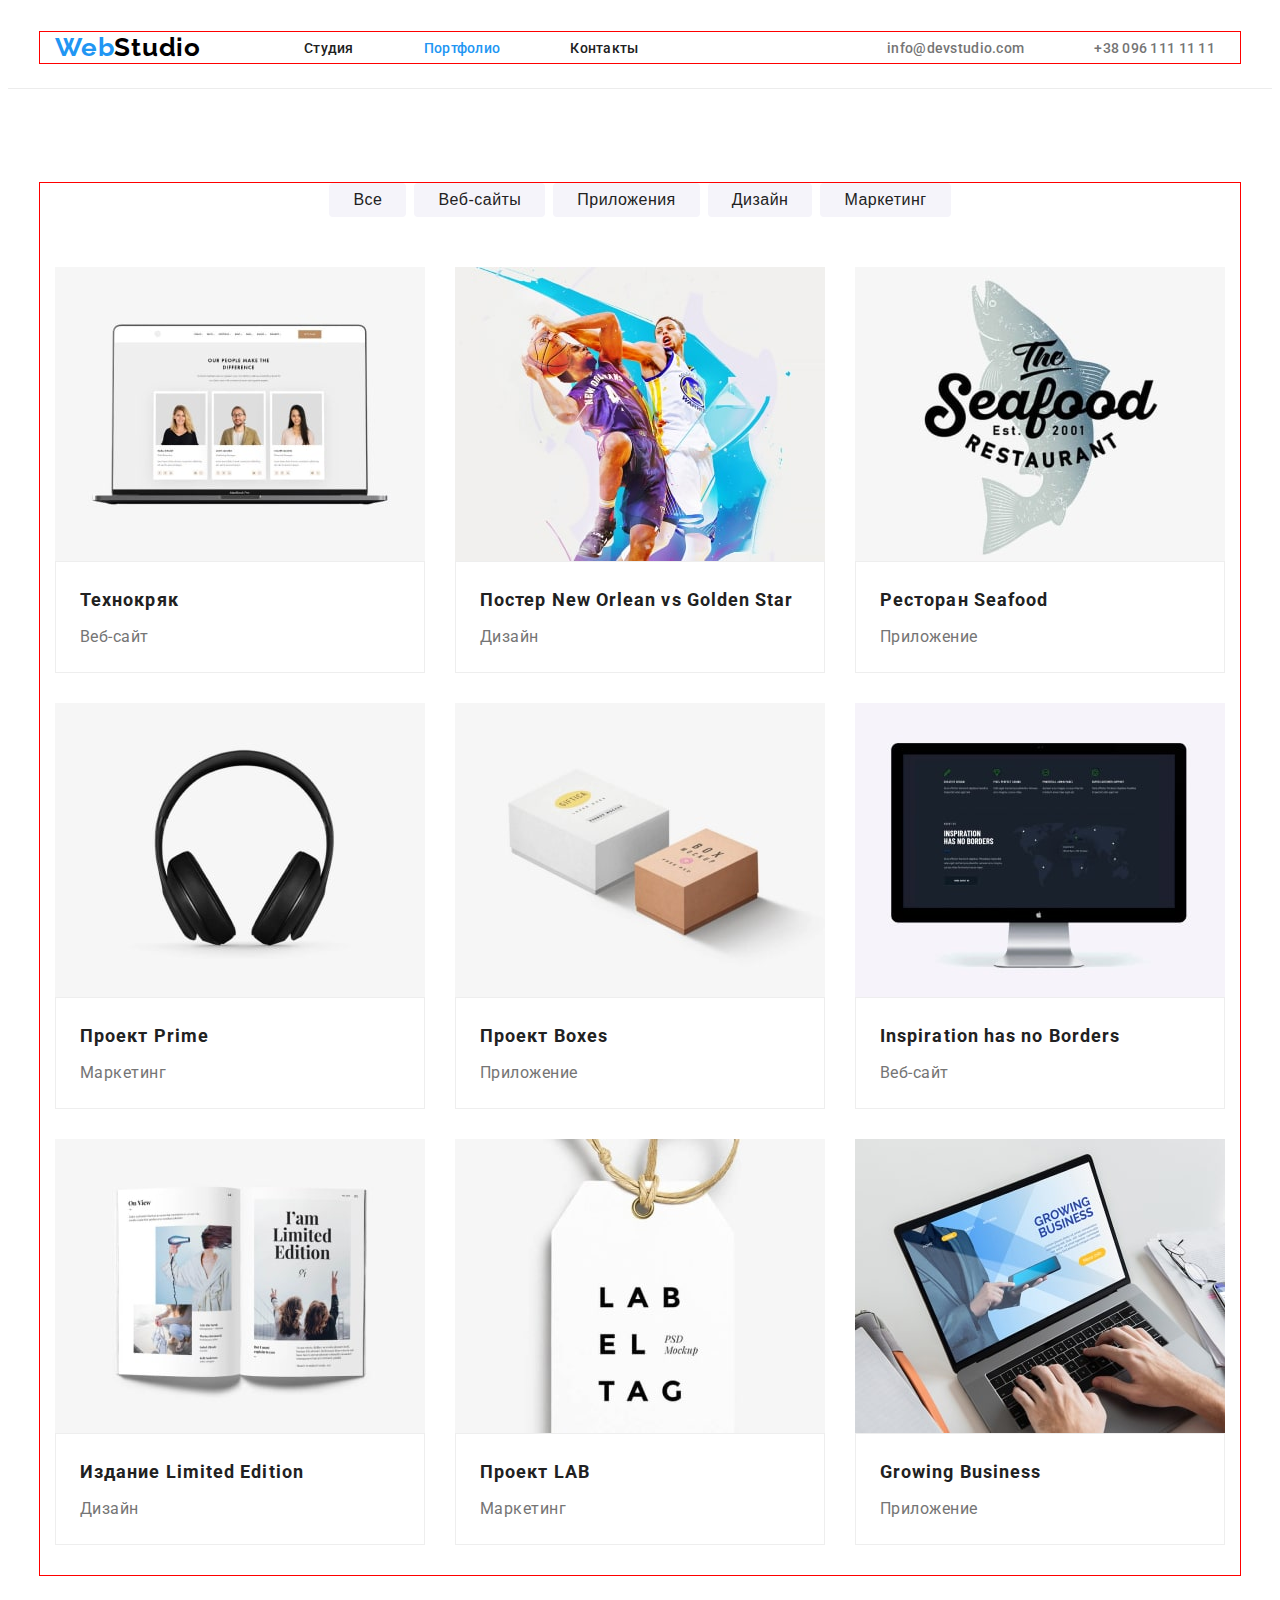
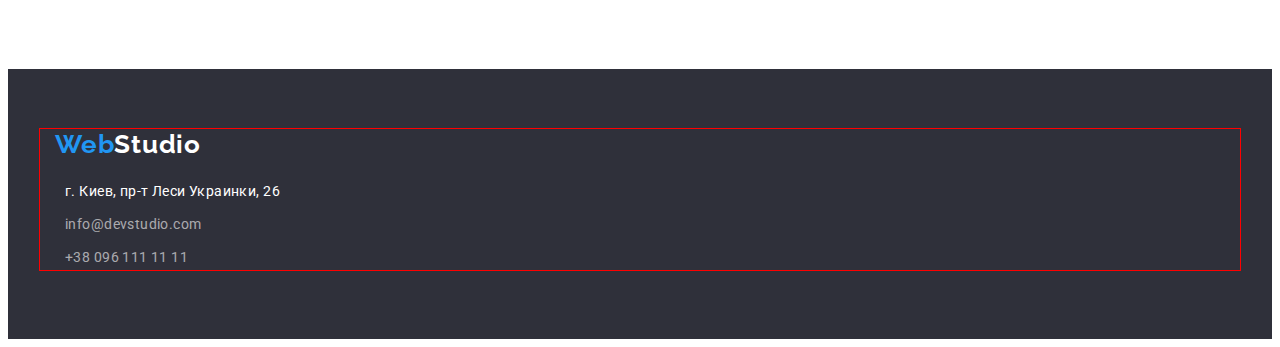
==== portfolio.html @ afd95043 "new add" ====
<!DOCTYPE html>
<html lang="ru">
  <head>
    <meta charset="UTF-8" />
    <meta http-equiv="X-UA-Compatible" content="IE=edge" />
    <meta name="viewport" content="width=device-width, initial-scale=1.0" />
    <link rel="preconnect" href="https://fonts.googleapis.com" />
    <link rel="preconnect" href="https://fonts.gstatic.com" crossorigin />
    <link
      href="https://fonts.googleapis.com/css2?family=Raleway:wght@700&family=Roboto:wght@400;500;700;900&display=swap"
      rel="stylesheet"
    />
    <title>Web Studio</title>
    <link
      rel="stylesheet"
      href="https://cdnjs.cloudflare.com/ajax/libs/modern-normalize/1.1.0/modern-normalize.min.css"
      integrity="sha512-wpPYUAdjBVSE4KJnH1VR1HeZfpl1ub8YT/NKx4PuQ5NmX2tKuGu6U/JRp5y+Y8XG2tV+wKQpNHVUX03MfMFn9Q=="
      crossorigin="anonymous"
      referrerpolicy="no-referrer"
    />
    <link rel="stylesheet" href="./css/style.css" />
  </head>
  <!-- HEADER -->
  <body>
    <header class="header">
      <div class="conteiner">
        <nav class="header-nav">
          <a href="/" class="header-logo link"
            >Web<span class="colortext-logo">Studio</span></a
          >
          <ul class="header-list list">
            <li class="header-item">
              <a href="./index.html" class="header-link link">Студия</a>
            </li>
            <li class="header-item">
              <a href="./portfolio.html" class="header-link link current"
                >Портфолио</a
              >
            </li>
            <li class="header-item">
              <a href="" class="header-link link">Контакты</a>
            </li>
          </ul>
        </nav>
        <ul class="header-second-list list">
          <li>
            <a href="mailto:info@devstudio.com" class="header-mail link"
              >info@devstudio.com</a
            >
          </li>
          <li>
            <a href="tel:+380961111111" class="header-tel link"
              >+38 096 111 11 11</a
            >
          </li>
        </ul>
      </div>
    </header>
    <!-- PORTFOLIO NAVIGATION -->
    <main>
      <section class="portfolio-nav">
        <div class="conteiner">
          <h1 class="portfolio-nav-title visually-hidden">Портфолио</h1>
          <ul class="portfolio-nav-list list">
            <li class="portfolio-nav-btn">
              <button type="button" class="portfolio-nav-btn-item">Все</button>
            </li>
            <li class="portfolio-nav-btn">
              <button type="button" class="portfolio-nav-btn-item">
                Веб-сайты
              </button>
            </li>
            <li class="portfolio-nav-btn">
              <button type="button" class="portfolio-nav-btn-item">
                Приложения
              </button>
            </li>
            <li class="portfolio-nav-btn">
              <button type="button" class="portfolio-nav-btn-item">
                Дизайн
              </button>
            </li>
            <li class="portfolio-nav-btn">
              <button type="button" class="portfolio-nav-btn-item">
                Маркетинг
              </button>
            </li>
          </ul>
          <!-- PORTFOLIO PAGE -->
          <ul class="portfolio">
            <li class="portfolio-item list">
              <a href="" class="portfolio-link link">
                <img
                  src="./img/tekhnokryak1-portf.jpg"
                  alt="Технокряк"
                  width="370"
                  height="294"
                />
                <div class="conteiner-portfolio">
                  <h2 class="portfolio-title">Технокряк</h2>
                  <p class="portfolio-texst">Веб-сайт</p>
                </div>
              </a>
            </li>
            <li class="portfolio-item list">
              <a href="" class="portfolio-link link">
                <img
                  src="./img/poster2-portf.jpg"
                  alt="Постер New Orlean vs Golden Star"
                  width="370"
                  height="294"
                />
                <div class="conteiner-portfolio">
                  <h2 class="portfolio-title">
                    Постер New Orlean vs Golden Star
                  </h2>
                  <p class="portfolio-texst">Дизайн</p>
                </div>
              </a>
            </li>
            <li class="portfolio-item list">
              <a href="" class="portfolio-link link">
                <img
                  src="./img/restoran3-portf.jpg"
                  alt="Ресторан Seafood"
                  width="370"
                  height="294"
                />
                <div class="conteiner-portfolio">
                  <h2 class="portfolio-title">Ресторан Seafood</h2>
                  <p class="portfolio-texst">Приложение</p>
                </div>
              </a>
            </li>
            <li class="portfolio-item list">
              <a href="" class="portfolio-link link">
                <img
                  src="./img/praym4-portf.jpg"
                  alt="Проект Prime"
                  width="370"
                  height="294"
                />
                <div class="conteiner-portfolio">
                  <h2 class="portfolio-title">Проект Prime</h2>
                  <p class="portfolio-texst">Маркетинг</p>
                </div>
              </a>
            </li>
            <li class="portfolio-item list">
              <a href="" class="portfolio-link link">
                <img
                  src="./img/korobki5-portf.jpg"
                  alt="Проект Boxes"
                  width="370"
                  height="294"
                />
                <div class="conteiner-portfolio">
                  <h2 class="portfolio-title">Проект Boxes</h2>
                  <p class="portfolio-texst">Приложение</p>
                </div>
              </a>
            </li>
            <li class="portfolio-item list">
              <a href="" class="portfolio-link link">
                <img
                  src="./img/borders6-portf.jpg"
                  alt="Inspiration has no Borders"
                  width="370"
                  height="294"
                />
                <div class="conteiner-portfolio">
                  <h2 class="portfolio-title">Inspiration has no Borders</h2>
                  <p class="portfolio-texst">Веб-сайт</p>
                </div>
              </a>
            </li>
            <li class="portfolio-item list">
              <a href="" class="portfolio-link link">
                <img
                  src="./img/izdaniye7-portf.jpg"
                  alt="Издание Limited Edition"
                  width="370"
                  height="294"
                />
                <div class="conteiner-portfolio">
                  <h2 class="portfolio-title">Издание Limited Edition</h2>
                  <p class="portfolio-texst">Дизайн</p>
                </div>
              </a>
            </li>
            <li class="portfolio-item list">
              <a href="" class="portfolio-link link">
                <img
                  src="./img/lab8-portf.jpg"
                  alt="Проект LAB"
                  width="370"
                  height="294"
                />
                <div class="conteiner-portfolio">
                  <h2 class="portfolio-title">Проект LAB</h2>
                  <p class="portfolio-texst">Маркетинг</p>
                </div>
              </a>
            </li>
            <li class="portfolio-item list">
              <a href="" class="portfolio-link link">
                <img
                  src="./img/business9-portf.jpg"
                  alt="Growing Business"
                  width="370"
                  height="294"
                />
                <div class="conteiner-portfolio">
                  <h2 class="portfolio-title">Growing Business</h2>
                  <p class="portfolio-texst">Приложение</p>
                </div>
              </a>
            </li>
          </ul>
        </div>
      </section>
    </main>
    <!-- FOOTER -->
    <footer class="footer">
      <div class="conteiner">
        <a href="/" class="footer-logo link"
          >Web<span class="colortext-footer">Studio</span></a
        >
        <address class="footer-address">
          <ul class="footer-list list">
            <li class="footer-item">
              <a href="/" class="footer-adress-link link"
                >г. Киев, пр-т Леси Украинки, 26</a
              >
            </li>
            <li class="footer-item">
              <a href="mailto:info@devstudio.com" class="footer-link link"
                >info@devstudio.com</a
              >
            </li>
            <li class="footer-item">
              <a href="tel:+380961111111" class="footer-link link"
                >+38 096 111 11 11</a
              >
            </li>
          </ul>
        </address>
      </div>
    </footer>
  </body>
</html>
---- css/style.css ----
:root {
  --main-text-color: #212121;
  --second-gray-text: #757575;
  --white-text-color: #ffffff;
  --accent-color: #2196f3;
  --typical-margin: 30px;
}

* {
  box-sizing: border-box;
}

h1,
h2,
h3,
h4,
h5,
h6,
p {
  margin: 0;
}

ul {
  margin: 0;
  padding-left: 0;
}

img {
  display: block;
  max-width: 100%;
  height: auto;
}

body {
  font-family: "roboto", sans-serif;
}

.list {
  list-style: none;
}

.link {
  text-decoration: none;
}

.visually-hidden {
  position: absolute;
  white-space: nowrap;
  width: 1px;
  height: 1px;
  overflow: hidden;
  border: 0;
  padding: 0;
  clip: rect(0 0 0 0);
  clip-path: inset(50%);
  margin: -1px;
}

/* HEADER */

.header-nav {
  display: flex;
  align-items: center;
}

.header-list {
  display: flex;
}

.header-second-list {
  display: flex;
  margin-left: auto;
}

.header {
  padding-top: 24px;
  padding-bottom: 25px;
  border-bottom: 1px solid #ececec;
}

.header .conteiner {
  display: flex;
  align-items: center;
}

.conteiner {
  width: 1200px;
  padding-left: 15px;
  padding-right: 15px;
  margin: 0 auto;
  outline: 1px solid red;
}

.header-link:hover,
.header-link:focus {
  color: var(--accent-color);
}

.header-link {
  padding: 10px;
}

.header-logo {
  font-family: "Raleway";
  font-style: normal;
  font-weight: 700;
  font-size: 26px;
  line-height: 1.19;
  letter-spacing: 0.03em;
  color: var(--accent-color);
  margin-right: 93px;
}

.colortext-logo {
  color: #000000;
}

.header-link {
  font-weight: 500;
  font-size: 14px;
  line-height: 1.14;
  letter-spacing: 0.02em;
  color: var(--main-text-color);
}

.header-item .header-link.current {
  color: var(--accent-color);
}

.header-item:not(:last-child) {
  margin-right: 50px;
}

.header-mail,
.header-tel {
  font-weight: 500;
  font-size: 14px;
  line-height: 1.14;
  letter-spacing: 0.02em;
  color: var(--second-gray-text);
}

.header-mail {
  margin-right: 50px;
}

.header-mail,
.header-tel {
  padding: 10px;
}

.header-mail:hover,
.header-mail:focus {
  color: var(--accent-color);
}

.header-tel:hover,
.header-tel:focus {
  color: var(--accent-color);
}

/* HERO */

.hero {
  background: #2f303a;
  padding-top: 200px;
  padding-bottom: 200px;
}

.hero-title {
  font-weight: 900;
  font-size: 44px;
  line-height: 1.36;
  text-align: center;
  letter-spacing: 0.06em;
  text-transform: uppercase;
  color: var(--white-text-color);
  margin-bottom: var(--typical-margin);
}

.hero-btn {
  font-weight: 700;
  font-size: 16px;
  line-height: 1.88;
  display: flex;
  align-items: center;
  text-align: center;
  letter-spacing: 0.06em;
  color: var(--white-text-color);
  background-color: var(--accent-color);
  cursor: pointer;
  padding: 10px 32px;
  min-width: 200px;
  height: 50px;
  margin: 0 auto;
  box-shadow: 0px 4px 4px rgba(0, 0, 0, 0.15);
  border-radius: 4px;
  border-color: transparent;
}

.hero-btn:hover,
.hero-btn:focus {
  background-color: #188ce8;
  text-shadow: 0px 4px 4px rgba(0, 0, 0, 0.15);
}

/* SPECIALTY */

.specialty {
  padding-top: 94px;
  padding-bottom: 94px;
}

.specialty-list {
  display: flex;
}

.specialty-item {
  max-width: 270px;
}

.specialty-item:not(:last-child) {
  margin-right: 30px;
}

.specialty-item-title {
  font-weight: 700;
  font-size: 14px;
  line-height: 1.14;
  letter-spacing: 0.03em;
  text-transform: uppercase;
  color: var(--main-text-color);
  margin-bottom: 10px;
}

.specialty-item-text {
  font-size: 14px;
  line-height: 1.71;
  letter-spacing: 0.03em;
  color: var(--second-gray-text);
}

/* ABOUT WORKS */

.about {
  padding-top: -94px;
  padding-bottom: 94px;
}

.about-list {
  display: flex;
}
.about-list :not(:last-child) {
  margin-right: 30px;
}

.about-titel {
  font-weight: 700;
  font-size: 36px;
  line-height: 1.16;
  text-align: center;
  letter-spacing: 0.03em;
  color: var(--main-text-color);
  margin-bottom: 50px;
}

/* OUR TEAM */

.our-team {
  background: #f5f4fa;
  padding-top: 94px;
  padding-bottom: 94px;
}

.our-team-title {
  font-weight: 700;
  font-size: 36px;
  line-height: 1.16;
  text-align: center;
  letter-spacing: 0.03em;
  color: var(--main-text-color);
  margin-bottom: 50px;
}

.our-team-item {
  background-color: var(--white-text-color);
  box-shadow: 0px 1px 3px rgba(0, 0, 0, 0.12), 0px 1px 1px rgba(0, 0, 0, 0.14),
    0px 2px 1px rgba(0, 0, 0, 0.2);
  border-radius: 0px 0px 4px 4px;
}

.our-team-item-title {
  font-weight: 500;
  font-size: 16px;
  line-height: 1.18;
  text-align: center;
  letter-spacing: 0.03em;
  margin-bottom: 10px;
}

.our-team-list {
  display: flex;
}

.our-team-item:not(:last-child) {
  margin-right: 30px;
}

.our-team-item-text {
  font-size: 16px;
  line-height: 1.18;
  text-align: center;
  letter-spacing: 0.03em;
  color: var(--second-gray-text);
}

.container-team-item {
  padding: var(--typical-margin);
}

/* FOOTER */

.footer {
  background-color: #2f303a;
  padding-top: 60px;
  padding-bottom: 60px;
}

.footer-logo {
  font-family: "Raleway";
  font-style: normal;
  font-weight: 700;
  font-size: 26px;
  line-height: 1.19;
  letter-spacing: 0.03em;
  color: var(--accent-color);
}

.footer-address {
  margin-top: 20px;
}

.colortext-footer {
  color: var(--white-text-color);
}

.footer-adress-link {
  font-style: normal;
  font-size: 14px;
  line-height: 1.71;
  letter-spacing: 0.03em;
  color: var(--white-text-color);
}

.footer-adress-link:hover,
.footer-adress-link:focus {
  color: var(--accent-color);
}

.footer-adress-link {
  padding: 10px;
}

.footer-item {
  margin-bottom: 9px;
}

.footer-link {
  font-style: normal;
  font-size: 14px;
  line-height: 1.71;
  letter-spacing: 0.03em;
  color: rgba(255, 255, 255, 0.6);
  padding: 10px;
}

.footer-link:hover,
.footer-link:focus {
  color: var(--accent-color);
}

/* PORTFOLIO NAVIGATION */

.portfolio-nav {
  padding-top: 94px;
  padding-bottom: 94px;
}

.portfolio-nav-list {
  margin-bottom: 50px;
  display: flex;
  justify-content: center;
}

.portfolio-nav-btn:not(:last-child) {
  margin-right: 8px;
}

.portfolio-nav-btn-item {
  font-weight: 500;
  font-size: 16px;
  line-height: 1.62x;
  text-align: center;
  letter-spacing: 0.03em;
  color: var(--main-text-color);
  cursor: pointer;
  padding: 6px 22px;
  background: #f5f4fa;
  border-radius: 4px;
  border-color: transparent;
}

.portfolio-nav-btn-item:hover,
.portfolio-nav-btn-item:focus {
  color: var(--white-text-color);
  background-color: var(--accent-color);
  box-shadow: 0px 3px 1px rgba(0, 0, 0, 0.1), 0px 1px 2px rgba(0, 0, 0, 0.08),
    0px 2px 2px rgba(0, 0, 0, 0.12);
}

/* PORTFOLIO PAGE */

.portfolio {
  display: flex;
  flex-wrap: wrap;
}

.portfolio-item {
  max-width: 370px;
  margin-right: 30px;
  margin-bottom: 30px;
  background: #ffffff;
}

.portfolio-item:nth-child(3n + 3) {
  margin-right: 0px;
}

.conteiner-portfolio {
  padding: 20px 24px;
  border: 1px solid #eeeeee;
}

.portfolio-title {
  font-weight: 700;
  font-size: 18px;
  line-height: 2;
  letter-spacing: 0.06em;
  color: var(--main-text-color);
  margin-bottom: 4px;
}

.portfolio-texst {
  font-size: 16px;
  line-height: 1.88;
  letter-spacing: 0.03em;
  color: var(--second-gray-text);
}
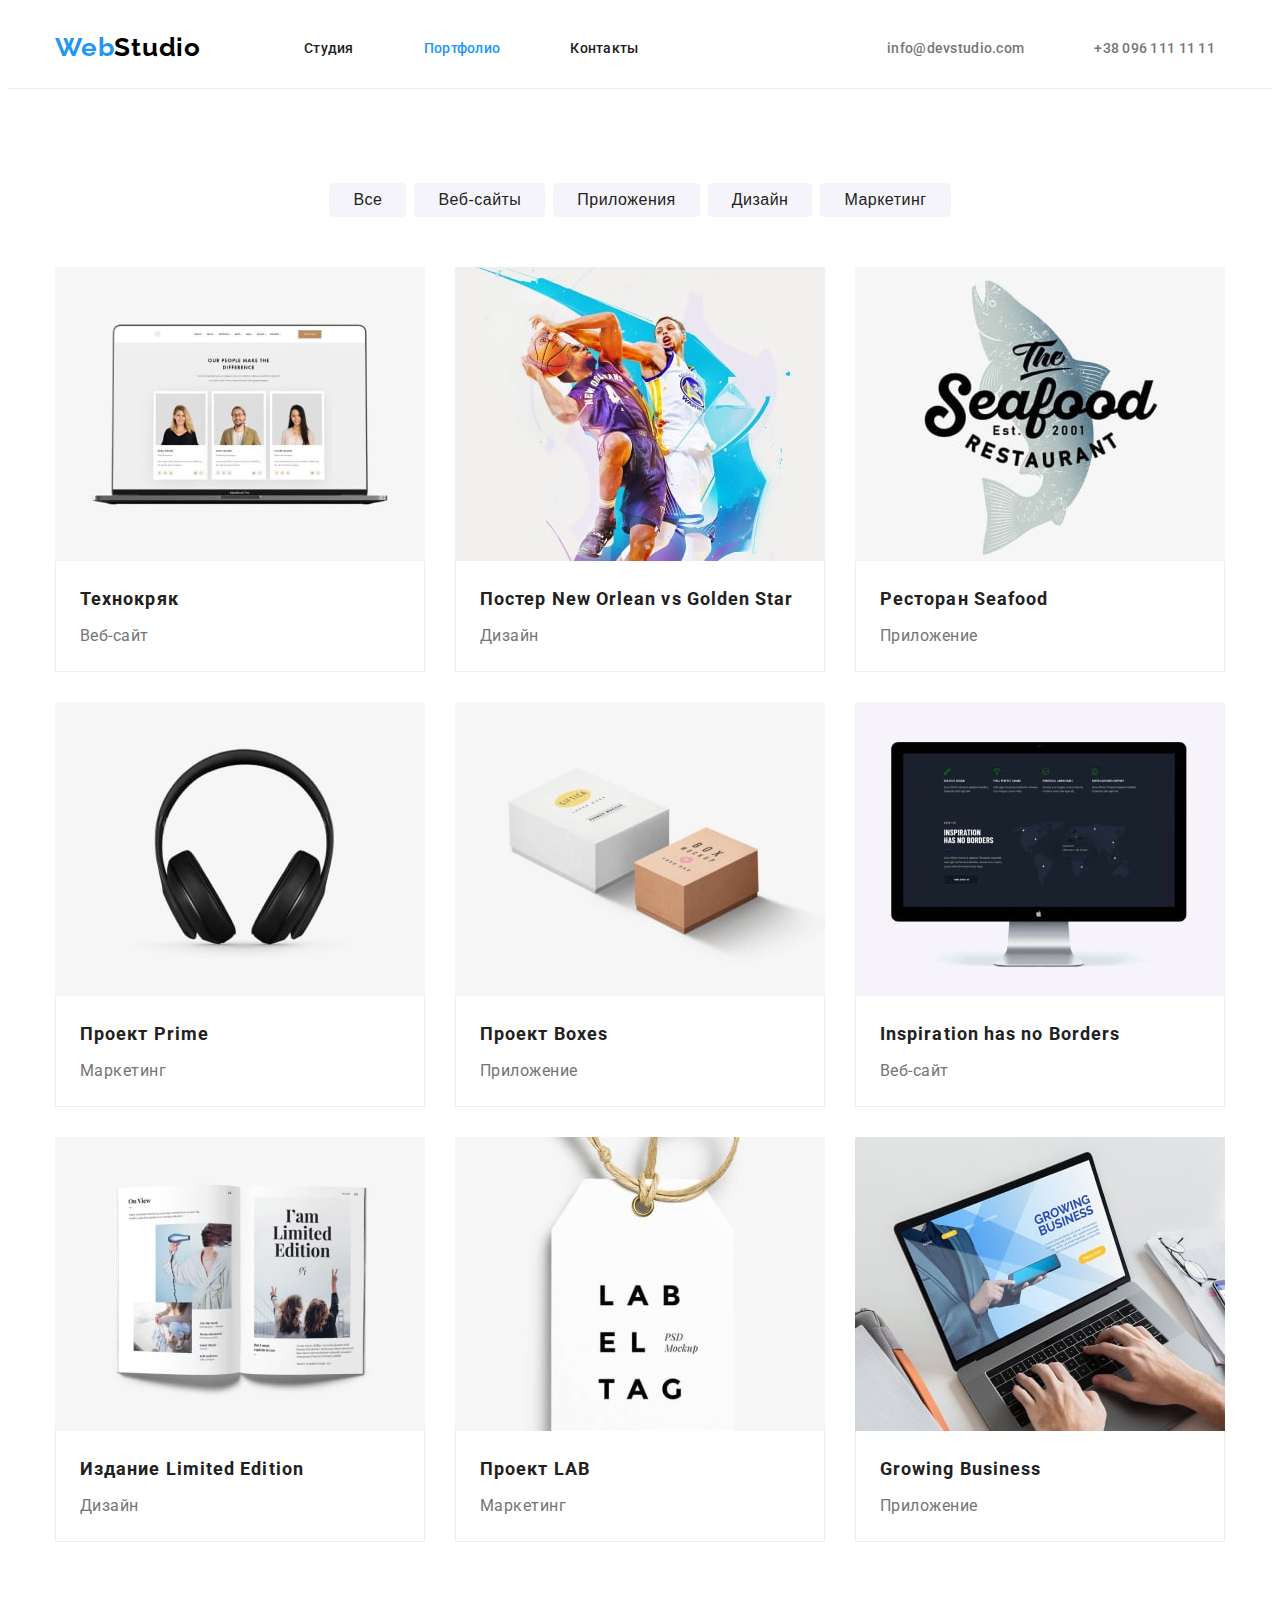
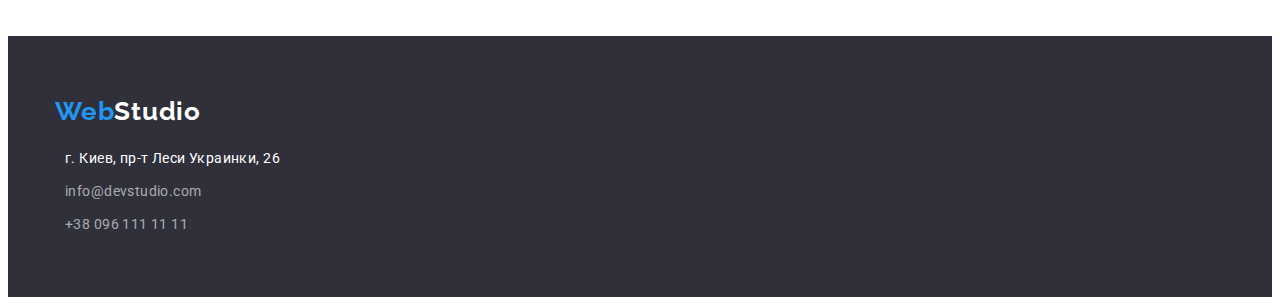
==== commit bed5d495: "new add" ====
--- a/portfolio.html
+++ b/portfolio.html
@@ -43,7 +43,7 @@
           </ul>
         </nav>
         <ul class="header-second-list list">
-          <li>
+          <li class="header-mail-tel">
             <a href="mailto:info@devstudio.com" class="header-mail link"
               >info@devstudio.com</a
             >
@@ -60,7 +60,7 @@
     <main>
       <section class="portfolio-nav">
         <div class="conteiner">
-          <h1 class="portfolio-nav-title visually-hidden">Портфолио</h1>
+          <h1 class="portfolio-nav-title visually-hidden" hidden>Портфолио</h1>
           <ul class="portfolio-nav-list list">
             <li class="portfolio-nav-btn">
               <button type="button" class="portfolio-nav-btn-item">Все</button>
@@ -223,9 +223,11 @@
     <!-- FOOTER -->
     <footer class="footer">
       <div class="conteiner">
-        <a href="/" class="footer-logo link"
-          >Web<span class="colortext-footer">Studio</span></a
-        >
+        <div class="footer-logo-margin">
+          <a href="/" class="footer-logo link"
+            >Web<span class="colortext-footer">Studio</span></a
+          >
+        </div>
         <address class="footer-address">
           <ul class="footer-list list">
             <li class="footer-item">
--- a/css/style.css
+++ b/css/style.css
@@ -88,7 +88,6 @@
   padding-left: 15px;
   padding-right: 15px;
   margin: 0 auto;
-  outline: 1px solid red;
 }
 
 .header-link:hover,
@@ -140,7 +139,7 @@
   color: var(--second-gray-text);
 }
 
-.header-mail {
+.header-mail-tel {
   margin-right: 50px;
 }
 
@@ -175,6 +174,9 @@
   letter-spacing: 0.06em;
   text-transform: uppercase;
   color: var(--white-text-color);
+  margin-bottom: var(--typical-margin);
+  max-width: 700px;
+  margin: auto;
   margin-bottom: var(--typical-margin);
 }
 
@@ -336,8 +338,8 @@
   color: var(--accent-color);
 }
 
-.footer-address {
-  margin-top: 20px;
+.footer-logo-margin {
+  margin-bottom: 20px;
 }
 
 .colortext-footer {
@@ -361,7 +363,7 @@
   padding: 10px;
 }
 
-.footer-item {
+.footer-item:not(:last-child) {
   margin-bottom: 9px;
 }
 
@@ -436,9 +438,15 @@
   margin-right: 0px;
 }
 
+.portfolio-item:nth-last-child(-n + 3) {
+  margin-bottom: 0px;
+}
+
 .conteiner-portfolio {
   padding: 20px 24px;
-  border: 1px solid #eeeeee;
+  border-bottom: 1px solid #eeeeee;
+  border-left: 1px solid #eeeeee;
+  border-right: 1px solid #eeeeee;
 }
 
 .portfolio-title {
